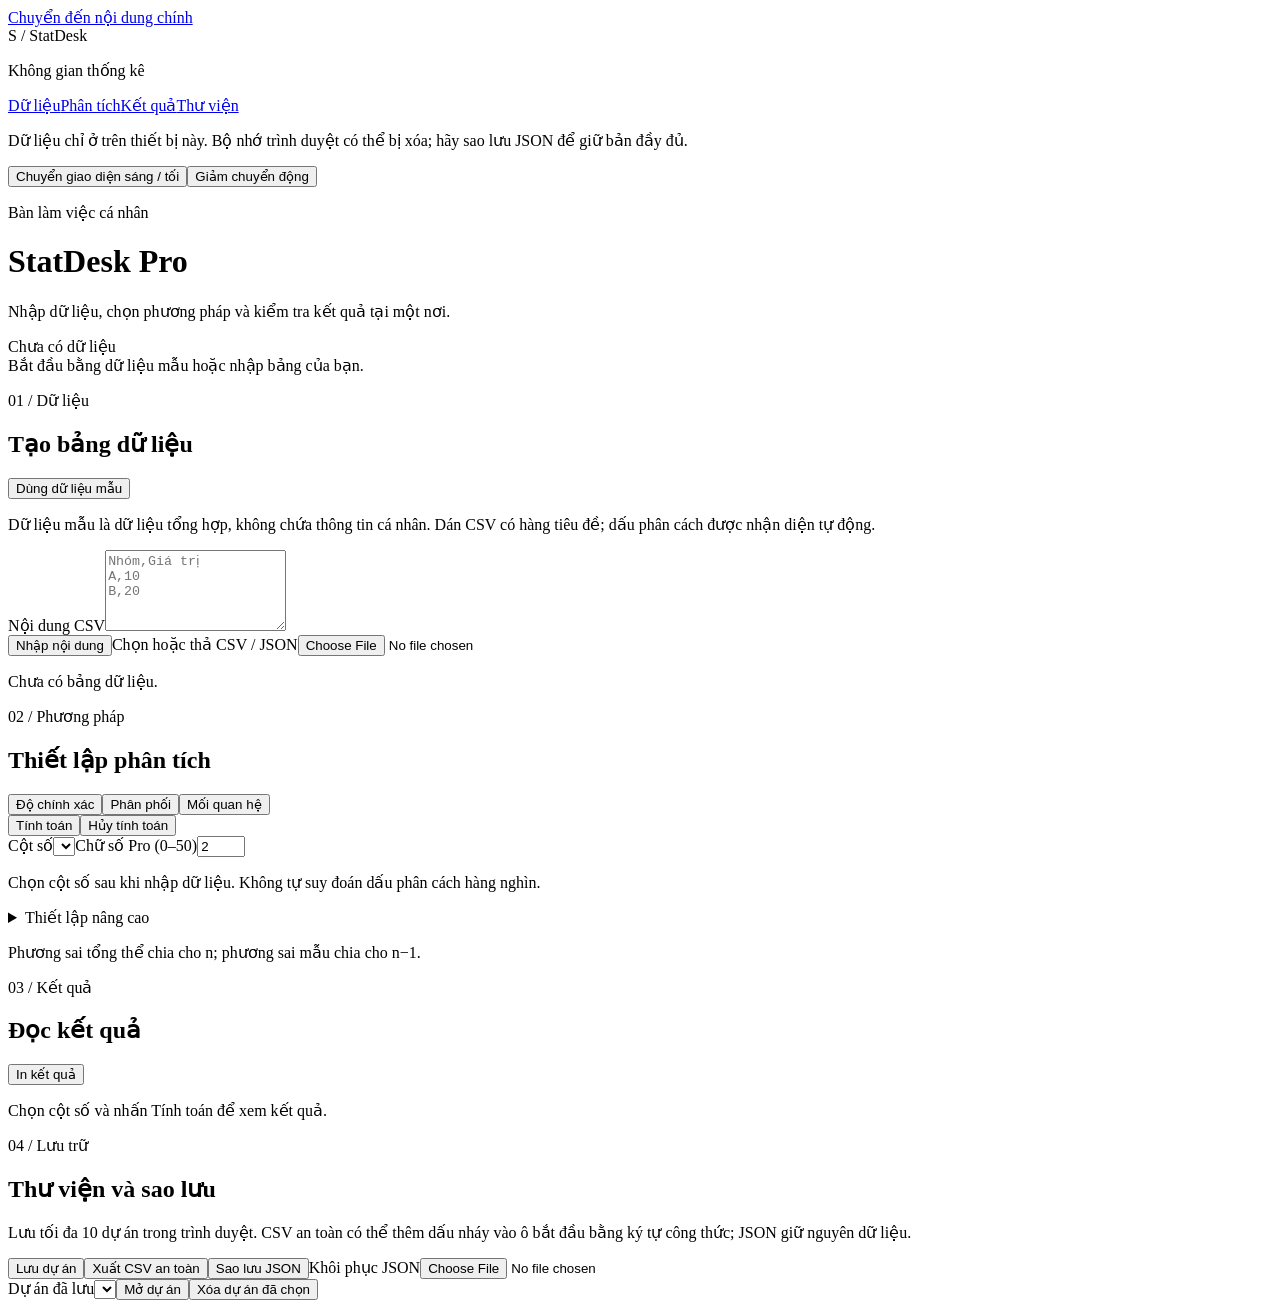
==== index.html @ bfd88339 "Publish StatDesk Pro web entry" ====
<!doctype html><html lang="vi"><head><meta charset="utf-8"><meta http-equiv="Content-Security-Policy" content="default-src 'none'; script-src 'self'; style-src 'self'; img-src 'self' data:; connect-src 'none'; worker-src 'self'; frame-src 'none'; object-src 'none'; form-action 'none'; base-uri 'none'"><meta name="viewport" content="width=device-width,initial-scale=1"><title>StatDesk Pro</title><link rel="stylesheet" href="/statdesk-pro-web/apps/web/styles.css"><script type="module" src="/statdesk-pro-web/apps/web/app.js"></script></head><body><a class="skip-link" href="#main">Chuyển đến nội dung chính</a><div class="shell"><aside><div class="brand">S<span> / </span>StatDesk</div><p>Không gian thống kê</p><nav aria-label="Điều hướng"><a href="#data">Dữ liệu</a><a href="#analysis">Phân tích</a><a href="#results">Kết quả</a><a href="#library">Thư viện</a></nav><p class="privacy">Dữ liệu chỉ ở trên thiết bị này. Bộ nhớ trình duyệt có thể bị xóa; hãy sao lưu JSON để giữ bản đầy đủ.</p><button id="theme" data-testid="theme" type="button">Chuyển giao diện sáng / tối</button><button id="motion" data-testid="motion" type="button" aria-pressed="false">Giảm chuyển động</button></aside><main id="main"><header><div><p class="eyebrow">Bàn làm việc cá nhân</p><h1>StatDesk Pro</h1><p>Nhập dữ liệu, chọn phương pháp và kiểm tra kết quả tại một nơi.</p></div><div id="dirty" class="dirty">Chưa có dữ liệu</div></header><div id="status" role="status" aria-live="polite" data-testid="status">Bắt đầu bằng dữ liệu mẫu hoặc nhập bảng của bạn.</div><section id="data"><div class="section-heading"><div><p class="step">01 / Dữ liệu</p><h2>Tạo bảng dữ liệu</h2></div><button id="sample" data-testid="sample">Dùng dữ liệu mẫu</button></div><p>Dữ liệu mẫu là dữ liệu tổng hợp, không chứa thông tin cá nhân. Dán CSV có hàng tiêu đề; dấu phân cách được nhận diện tự động.</p><label for="paste">Nội dung CSV</label><textarea id="paste" data-testid="paste" rows="5" spellcheck="false" placeholder="Nhóm,Giá trị&#10;A,10&#10;B,20"></textarea><div class="actions"><button id="import" data-testid="import">Nhập nội dung</button><label class="file-label" id="drop-zone">Chọn hoặc thả CSV / JSON<input id="file" data-testid="file" type="file" accept=".csv,.json,text/csv,application/json"></label></div><div id="preview" data-testid="preview" class="table-wrap"><p>Chưa có bảng dữ liệu.</p></div></section><section id="analysis"><div class="section-heading"><div><p class="step">02 / Phương pháp</p><h2>Thiết lập phân tích</h2></div></div><div class="tool-switch" role="group" aria-label="Công cụ phân tích"><button type="button" data-mode="precision" data-testid="mode-precision" aria-pressed="true">Độ chính xác</button><button type="button" data-mode="distribution" data-testid="mode-distribution" aria-pressed="false">Phân phối</button><button type="button" data-mode="relationship" data-testid="mode-relationship" aria-pressed="false">Mối quan hệ</button></div><div class="actions"><button id="calculate" data-testid="calculate">Tính toán</button><button id="cancel" data-testid="cancel" class="secondary">Hủy tính toán</button></div><div class="controls"><label>Cột số<select id="value" data-testid="value"></select></label><label id="pair-label" hidden>Cột Y<select id="pair" data-testid="pair"></select></label><label>Chữ số Pro (0–50)<input id="pro-digits" data-testid="pro-digits" type="number" min="0" max="50" value="2"></label></div><p class="hint" id="suggestion">Chọn cột số sau khi nhập dữ liệu. Không tự suy đoán dấu phân cách hàng nghìn.</p><details id="advanced" data-testid="advanced"><summary>Thiết lập nâng cao</summary><div class="controls"><label>Cột nhóm<select id="group" data-testid="group"></select></label><label>Lọc nhóm chính xác<input id="groupFilter" data-testid="group-filter"></label><label>Tìm trong hàng<input id="query" data-testid="query"></label><label>Giá trị thiếu<select id="missing" data-testid="missing"><option value="reject">Báo lỗi</option><option value="skip">Bỏ qua</option></select></label><label>Dấu thập phân<select id="decimal" data-testid="decimal"><option value="dot">Dấu chấm</option><option value="comma">Dấu phẩy</option></select></label><label>Độ chính xác thống kê chuẩn<input id="precision" data-testid="precision" type="number" min="0" max="10" value="2"></label><label>Sắp xếp cột<select id="sort" data-testid="sort"></select></label><label>Thứ tự<select id="direction"><option value="asc">Tăng dần</option><option value="desc">Giảm dần</option></select></label></div><fieldset><legend>Chỉ số hiển thị</legend><div id="metrics" class="metric-options"></div></fieldset><p class="hint">Độ chính xác thống kê chuẩn (0–10) được giữ trong dự án để dùng với kết quả thống kê chuẩn; kết quả Pro dùng số chữ số phía trên.</p></details><p class="hint">Phương sai tổng thể chia cho n; phương sai mẫu chia cho n−1.</p></section><section id="results"><div class="section-heading"><div><p class="step">03 / Kết quả</p><h2>Đọc kết quả</h2></div><button id="print" class="secondary">In kết quả</button></div><p id="result-freshness" data-testid="result-freshness" role="status" hidden></p><div id="result" data-testid="result"><p>Chọn cột số và nhấn Tính toán để xem kết quả.</p></div></section><section id="library"><div class="section-heading"><div><p class="step">04 / Lưu trữ</p><h2>Thư viện và sao lưu</h2></div></div><p>Lưu tối đa 10 dự án trong trình duyệt. CSV an toàn có thể thêm dấu nháy vào ô bắt đầu bằng ký tự công thức; JSON giữ nguyên dữ liệu.</p><div class="actions"><button id="save" data-testid="save">Lưu dự án</button><button id="csv" data-testid="csv" class="secondary">Xuất CSV an toàn</button><button id="backup" data-testid="backup" class="secondary">Sao lưu JSON</button><label class="file-label">Khôi phục JSON<input id="restore" data-testid="restore" type="file" accept=".json,application/json"></label></div><div class="actions"><label>Dự án đã lưu<select id="projects" data-testid="projects"></select></label><button id="open" data-testid="open" class="secondary">Mở dự án</button><button id="remove" class="secondary">Xóa dự án đã chọn</button></div></section></main></div></body></html>
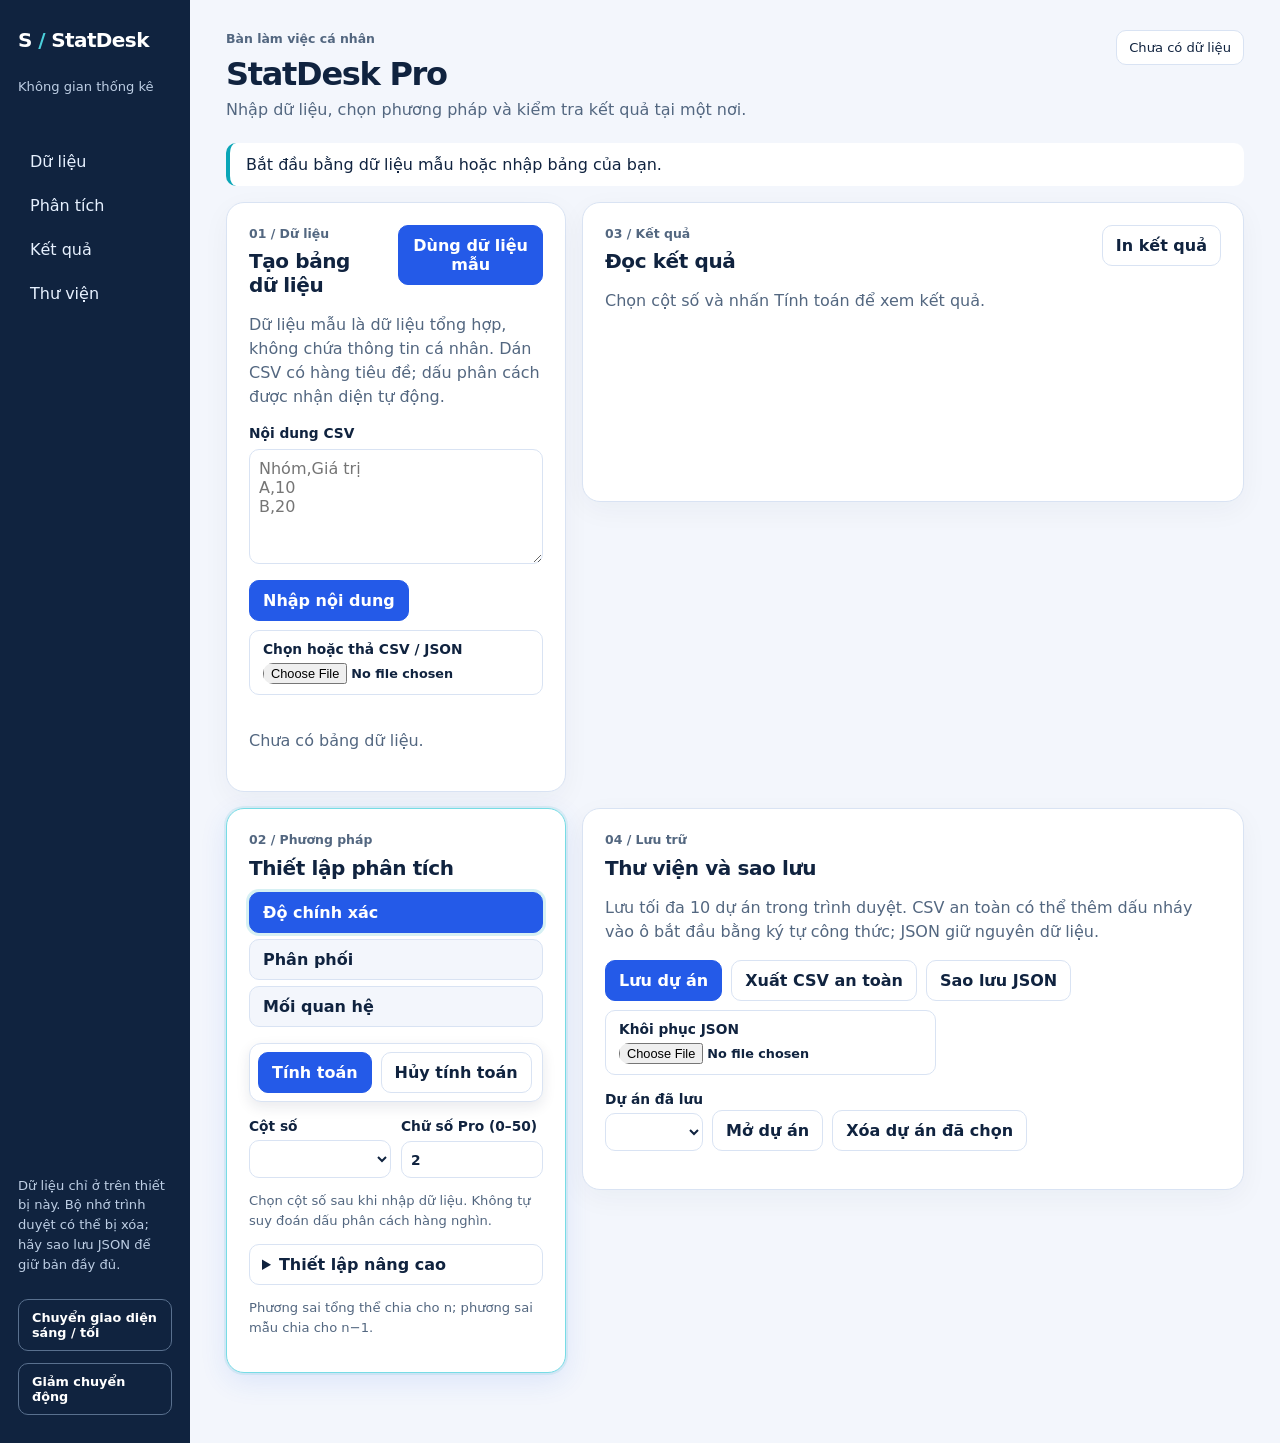
==== commit c35c1343: "Publish current StatDesk Web entry and manifest" ====
--- a/index.html
+++ b/index.html
@@ -1 +1 @@
-<!doctype html><html lang="vi"><head><meta charset="utf-8"><meta http-equiv="Content-Security-Policy" content="default-src 'none'; script-src 'self'; style-src 'self'; img-src 'self' data:; connect-src 'none'; worker-src 'self'; frame-src 'none'; object-src 'none'; form-action 'none'; base-uri 'none'"><meta name="viewport" content="width=device-width,initial-scale=1"><title>StatDesk Pro</title><link rel="stylesheet" href="/statdesk-pro-web/apps/web/styles.css"><script type="module" src="/statdesk-pro-web/apps/web/app.js"></script></head><body><a class="skip-link" href="#main">Chuyển đến nội dung chính</a><div class="shell"><aside><div class="brand">S<span> / </span>StatDesk</div><p>Không gian thống kê</p><nav aria-label="Điều hướng"><a href="#data">Dữ liệu</a><a href="#analysis">Phân tích</a><a href="#results">Kết quả</a><a href="#library">Thư viện</a></nav><p class="privacy">Dữ liệu chỉ ở trên thiết bị này. Bộ nhớ trình duyệt có thể bị xóa; hãy sao lưu JSON để giữ bản đầy đủ.</p><button id="theme" data-testid="theme" type="button">Chuyển giao diện sáng / tối</button><button id="motion" data-testid="motion" type="button" aria-pressed="false">Giảm chuyển động</button></aside><main id="main"><header><div><p class="eyebrow">Bàn làm việc cá nhân</p><h1>StatDesk Pro</h1><p>Nhập dữ liệu, chọn phương pháp và kiểm tra kết quả tại một nơi.</p></div><div id="dirty" class="dirty">Chưa có dữ liệu</div></header><div id="status" role="status" aria-live="polite" data-testid="status">Bắt đầu bằng dữ liệu mẫu hoặc nhập bảng của bạn.</div><section id="data"><div class="section-heading"><div><p class="step">01 / Dữ liệu</p><h2>Tạo bảng dữ liệu</h2></div><button id="sample" data-testid="sample">Dùng dữ liệu mẫu</button></div><p>Dữ liệu mẫu là dữ liệu tổng hợp, không chứa thông tin cá nhân. Dán CSV có hàng tiêu đề; dấu phân cách được nhận diện tự động.</p><label for="paste">Nội dung CSV</label><textarea id="paste" data-testid="paste" rows="5" spellcheck="false" placeholder="Nhóm,Giá trị&#10;A,10&#10;B,20"></textarea><div class="actions"><button id="import" data-testid="import">Nhập nội dung</button><label class="file-label" id="drop-zone">Chọn hoặc thả CSV / JSON<input id="file" data-testid="file" type="file" accept=".csv,.json,text/csv,application/json"></label></div><div id="preview" data-testid="preview" class="table-wrap"><p>Chưa có bảng dữ liệu.</p></div></section><section id="analysis"><div class="section-heading"><div><p class="step">02 / Phương pháp</p><h2>Thiết lập phân tích</h2></div></div><div class="tool-switch" role="group" aria-label="Công cụ phân tích"><button type="button" data-mode="precision" data-testid="mode-precision" aria-pressed="true">Độ chính xác</button><button type="button" data-mode="distribution" data-testid="mode-distribution" aria-pressed="false">Phân phối</button><button type="button" data-mode="relationship" data-testid="mode-relationship" aria-pressed="false">Mối quan hệ</button></div><div class="actions"><button id="calculate" data-testid="calculate">Tính toán</button><button id="cancel" data-testid="cancel" class="secondary">Hủy tính toán</button></div><div class="controls"><label>Cột số<select id="value" data-testid="value"></select></label><label id="pair-label" hidden>Cột Y<select id="pair" data-testid="pair"></select></label><label>Chữ số Pro (0–50)<input id="pro-digits" data-testid="pro-digits" type="number" min="0" max="50" value="2"></label></div><p class="hint" id="suggestion">Chọn cột số sau khi nhập dữ liệu. Không tự suy đoán dấu phân cách hàng nghìn.</p><details id="advanced" data-testid="advanced"><summary>Thiết lập nâng cao</summary><div class="controls"><label>Cột nhóm<select id="group" data-testid="group"></select></label><label>Lọc nhóm chính xác<input id="groupFilter" data-testid="group-filter"></label><label>Tìm trong hàng<input id="query" data-testid="query"></label><label>Giá trị thiếu<select id="missing" data-testid="missing"><option value="reject">Báo lỗi</option><option value="skip">Bỏ qua</option></select></label><label>Dấu thập phân<select id="decimal" data-testid="decimal"><option value="dot">Dấu chấm</option><option value="comma">Dấu phẩy</option></select></label><label>Độ chính xác thống kê chuẩn<input id="precision" data-testid="precision" type="number" min="0" max="10" value="2"></label><label>Sắp xếp cột<select id="sort" data-testid="sort"></select></label><label>Thứ tự<select id="direction"><option value="asc">Tăng dần</option><option value="desc">Giảm dần</option></select></label></div><fieldset><legend>Chỉ số hiển thị</legend><div id="metrics" class="metric-options"></div></fieldset><p class="hint">Độ chính xác thống kê chuẩn (0–10) được giữ trong dự án để dùng với kết quả thống kê chuẩn; kết quả Pro dùng số chữ số phía trên.</p></details><p class="hint">Phương sai tổng thể chia cho n; phương sai mẫu chia cho n−1.</p></section><section id="results"><div class="section-heading"><div><p class="step">03 / Kết quả</p><h2>Đọc kết quả</h2></div><button id="print" class="secondary">In kết quả</button></div><p id="result-freshness" data-testid="result-freshness" role="status" hidden></p><div id="result" data-testid="result"><p>Chọn cột số và nhấn Tính toán để xem kết quả.</p></div></section><section id="library"><div class="section-heading"><div><p class="step">04 / Lưu trữ</p><h2>Thư viện và sao lưu</h2></div></div><p>Lưu tối đa 10 dự án trong trình duyệt. CSV an toàn có thể thêm dấu nháy vào ô bắt đầu bằng ký tự công thức; JSON giữ nguyên dữ liệu.</p><div class="actions"><button id="save" data-testid="save">Lưu dự án</button><button id="csv" data-testid="csv" class="secondary">Xuất CSV an toàn</button><button id="backup" data-testid="backup" class="secondary">Sao lưu JSON</button><label class="file-label">Khôi phục JSON<input id="restore" data-testid="restore" type="file" accept=".json,application/json"></label></div><div class="actions"><label>Dự án đã lưu<select id="projects" data-testid="projects"></select></label><button id="open" data-testid="open" class="secondary">Mở dự án</button><button id="remove" class="secondary">Xóa dự án đã chọn</button></div></section></main></div></body></html>
+<!doctype html><html lang="vi"><head><meta charset="utf-8"><meta http-equiv="Content-Security-Policy" content="default-src 'none'; script-src 'self'; style-src 'self'; img-src 'self' data:; connect-src 'none'; worker-src 'self'; frame-src 'none'; object-src 'none'; form-action 'none'; base-uri 'none'"><meta name="viewport" content="width=device-width,initial-scale=1"><title>StatDesk Pro</title><link rel="stylesheet" href="./apps/web/styles.css"><script type="module" src="./apps/web/app.js"></script></head><body><a class="skip-link" href="#main">Chuyển đến nội dung chính</a><div class="shell"><aside><div class="brand">S<span> / </span>StatDesk</div><p>Không gian thống kê</p><nav aria-label="Điều hướng"><a href="#data">Dữ liệu</a><a href="#analysis">Phân tích</a><a href="#results">Kết quả</a><a href="#library">Thư viện</a></nav><p class="privacy">Dữ liệu chỉ ở trên thiết bị này. Bộ nhớ trình duyệt có thể bị xóa; hãy sao lưu JSON để giữ bản đầy đủ.</p><button id="theme" data-testid="theme" type="button">Chuyển giao diện sáng / tối</button><button id="motion" data-testid="motion" type="button" aria-pressed="false">Giảm chuyển động</button></aside><main id="main"><header><div><p class="eyebrow">Bàn làm việc cá nhân</p><h1>StatDesk Pro</h1><p>Nhập dữ liệu, chọn phương pháp và kiểm tra kết quả tại một nơi.</p></div><div id="dirty" class="dirty">Chưa có dữ liệu</div></header><div id="status" role="status" aria-live="polite" data-testid="status">Bắt đầu bằng dữ liệu mẫu hoặc nhập bảng của bạn.</div><section id="data"><div class="section-heading"><div><p class="step">01 / Dữ liệu</p><h2>Tạo bảng dữ liệu</h2></div><button id="sample" data-testid="sample">Dùng dữ liệu mẫu</button></div><p>Dữ liệu mẫu là dữ liệu tổng hợp, không chứa thông tin cá nhân. Dán CSV có hàng tiêu đề; dấu phân cách được nhận diện tự động.</p><label for="paste">Nội dung CSV</label><textarea id="paste" data-testid="paste" rows="5" spellcheck="false" placeholder="Nhóm,Giá trị&#10;A,10&#10;B,20"></textarea><div class="actions"><button id="import" data-testid="import">Nhập nội dung</button><label class="file-label" id="drop-zone">Chọn hoặc thả CSV / JSON<input id="file" data-testid="file" type="file" accept=".csv,.json,text/csv,application/json"></label></div><div id="preview" data-testid="preview" class="table-wrap"><p>Chưa có bảng dữ liệu.</p></div></section><section id="analysis"><div class="section-heading"><div><p class="step">02 / Phương pháp</p><h2>Thiết lập phân tích</h2></div></div><div class="tool-switch" role="group" aria-label="Công cụ phân tích"><button type="button" data-mode="precision" data-testid="mode-precision" aria-pressed="true">Độ chính xác</button><button type="button" data-mode="distribution" data-testid="mode-distribution" aria-pressed="false">Phân phối</button><button type="button" data-mode="relationship" data-testid="mode-relationship" aria-pressed="false">Mối quan hệ</button></div><div class="actions"><button id="calculate" data-testid="calculate">Tính toán</button><button id="cancel" data-testid="cancel" class="secondary">Hủy tính toán</button></div><div class="controls"><label>Cột số<select id="value" data-testid="value"></select></label><label id="pair-label" hidden>Cột Y<select id="pair" data-testid="pair"></select></label><label>Chữ số Pro (0–50)<input id="pro-digits" data-testid="pro-digits" type="number" min="0" max="50" value="2"></label></div><p class="hint" id="suggestion">Chọn cột số sau khi nhập dữ liệu. Không tự suy đoán dấu phân cách hàng nghìn.</p><details id="advanced" data-testid="advanced"><summary>Thiết lập nâng cao</summary><div class="controls"><label>Cột nhóm<select id="group" data-testid="group"></select></label><label>Lọc nhóm chính xác<input id="groupFilter" data-testid="group-filter"></label><label>Tìm trong hàng<input id="query" data-testid="query"></label><label>Giá trị thiếu<select id="missing" data-testid="missing"><option value="reject">Báo lỗi</option><option value="skip">Bỏ qua</option></select></label><label>Dấu thập phân<select id="decimal" data-testid="decimal"><option value="dot">Dấu chấm</option><option value="comma">Dấu phẩy</option></select></label><label>Độ chính xác thống kê chuẩn<input id="precision" data-testid="precision" type="number" min="0" max="10" value="2"></label><label>Sắp xếp cột<select id="sort" data-testid="sort"></select></label><label>Thứ tự<select id="direction"><option value="asc">Tăng dần</option><option value="desc">Giảm dần</option></select></label></div><fieldset><legend>Chỉ số hiển thị</legend><div id="metrics" class="metric-options"></div></fieldset><p class="hint">Độ chính xác thống kê chuẩn (0–10) được giữ trong dự án để dùng với kết quả thống kê chuẩn; kết quả Pro dùng số chữ số phía trên.</p></details><p class="hint">Phương sai tổng thể chia cho n; phương sai mẫu chia cho n−1.</p></section><section id="results"><div class="section-heading"><div><p class="step">03 / Kết quả</p><h2>Đọc kết quả</h2></div><button id="print" class="secondary">In kết quả</button></div><p id="result-freshness" data-testid="result-freshness" role="status" hidden></p><div id="result" data-testid="result"><p>Chọn cột số và nhấn Tính toán để xem kết quả.</p></div></section><section id="library"><div class="section-heading"><div><p class="step">04 / Lưu trữ</p><h2>Thư viện và sao lưu</h2></div></div><p>Lưu tối đa 10 dự án trong trình duyệt. CSV an toàn có thể thêm dấu nháy vào ô bắt đầu bằng ký tự công thức; JSON giữ nguyên dữ liệu.</p><div class="actions"><button id="save" data-testid="save">Lưu dự án</button><button id="csv" data-testid="csv" class="secondary">Xuất CSV an toàn</button><button id="backup" data-testid="backup" class="secondary">Sao lưu JSON</button><label class="file-label">Khôi phục JSON<input id="restore" data-testid="restore" type="file" accept=".json,application/json"></label></div><div class="actions"><label>Dự án đã lưu<select id="projects" data-testid="projects"></select></label><button id="open" data-testid="open" class="secondary">Mở dự án</button><button id="remove" class="secondary">Xóa dự án đã chọn</button></div></section></main></div></body></html>
--- a/apps/web/styles.css
+++ b/apps/web/styles.css
@@ -0,0 +1,5 @@
+:root{font-family:"Segoe UI",system-ui,sans-serif;color:#10233f;background:#f3f6fc;--panel:#fff;--text:#10233f;--line:#d9e3f3;--muted:#536780;--blue:#245ae8;--cyan:#0aa6b7;--violet:#7167d9;--surface:#f3f6fc}*{box-sizing:border-box}body{margin:0;color:var(--text);color-scheme:light}body.dark{--panel:#182c47;--text:#f1f6ff;--line:#405775;--muted:#bdcce0;--blue:#8eb2ff;--cyan:#54d8e5;--surface:#0c1a2c;background:var(--surface);color-scheme:dark}.shell{display:grid;grid-template-columns:190px minmax(0,1fr);min-height:100vh}aside{background:#10233f;color:#fff;padding:28px 18px;display:flex;flex-direction:column;gap:12px}aside p{color:#bdcee4;font-size:.82rem;line-height:1.5}.brand{font-size:1.25rem;font-weight:750;letter-spacing:-.03em}.brand span{color:#4bd0db}nav{display:grid;gap:5px;margin:20px 0}nav a{color:#e7f1ff;text-decoration:none;padding:10px 12px;border-radius:10px}nav a:hover,nav a:focus-visible{background:#28456b}.privacy{margin-top:auto}main{width:100%;max-width:1700px;padding:30px 36px 70px;display:grid;grid-template-columns:minmax(260px,340px) minmax(0,1fr);gap:16px;align-content:start}header,#status{grid-column:1/-1}header,.section-heading{display:flex;justify-content:space-between;gap:16px;align-items:start}header p{margin:5px 0}h1{font-size:2rem;letter-spacing:-.04em;margin:0}h2{font-size:1.25rem;letter-spacing:-.02em;margin:3px 0 0}h3{margin:24px 0 10px}p{line-height:1.5;color:var(--muted)}.eyebrow,.step{font-size:.78rem;font-weight:700;color:var(--muted);margin:0 0 6px}.dirty{font-size:.82rem;border:1px solid var(--line);background:var(--panel);padding:9px 12px;border-radius:10px}#status{background:var(--panel);border-left:4px solid var(--cyan);padding:12px 16px;color:var(--text);border-radius:10px}section{min-width:0;background:var(--panel);padding:22px;border:1px solid var(--line);border-radius:18px;box-shadow:0 8px 28px #10233f0b}#data{grid-column:1;grid-row:3}#analysis{grid-column:1;grid-row:4;border-color:#77dce5;box-shadow:0 0 0 2px #0aa6b71a,0 8px 28px #245ae81c}#results{grid-column:2;grid-row:3;min-height:300px;align-self:start}#library{grid-column:2;grid-row:4;align-self:start}label{display:grid;gap:6px;font-weight:600;font-size:.86rem}input,select,textarea,button{font:inherit}input,select,textarea{color:var(--text);background:var(--panel);border:1px solid var(--line);border-radius:10px;padding:9px;min-width:0;max-width:100%}textarea{display:block;width:100%;margin-top:8px;resize:vertical}button,.file-label{background:#245ae8;color:white;border:1px solid #245ae8;border-radius:10px;padding:10px 13px;cursor:pointer;font-weight:600}.secondary,.file-label{background:var(--panel);color:var(--text);border-color:var(--line)}aside button{background:transparent;border-color:#59708e;color:white;font-size:.8rem;text-align:left}.file-label input{max-width:100%;font-size:.8rem;border:0;padding:0}.file-label.dragging{outline:3px solid var(--cyan)}.actions{display:flex;align-items:end;gap:9px;flex-wrap:wrap;margin:16px 0}.controls{display:grid;grid-template-columns:1fr 1fr;gap:10px;margin:12px 0}.controls label{min-width:0}.tool-switch{display:grid;gap:6px;margin-top:12px}.tool-switch button{text-align:left;background:var(--surface);color:var(--text);border-color:var(--line)}.tool-switch button[aria-pressed=true]{background:#245ae8;color:#fff;border-color:#245ae8;box-shadow:0 0 0 3px #0aa6b72a}.suggestion{padding:4px 8px;margin:4px;font-size:.8rem}fieldset{border:1px solid var(--line);border-radius:10px;margin:16px 0;padding:12px}legend{font-weight:600}.metric-options{display:flex;flex-wrap:wrap;gap:9px}.metric-options label{display:flex;align-items:center;font-weight:400}.hint{font-size:.82rem}.table-wrap{overflow:auto;max-height:350px;margin-top:18px}table{border-collapse:collapse;width:100%;font-variant-numeric:tabular-nums;font-size:.86rem}th,td{text-align:left;border-bottom:1px solid var(--line);padding:9px;white-space:nowrap}th{color:var(--muted);position:sticky;top:0;background:var(--panel)}.stats{display:grid;grid-template-columns:repeat(auto-fit,minmax(155px,1fr));gap:10px}.stat{background:var(--surface);border:1px solid var(--line);border-radius:12px;padding:14px;min-width:0}.stat span{color:var(--muted);font-size:.82rem}.stat strong{display:flex;align-items:baseline;gap:6px;font-size:1.1rem;overflow-wrap:anywhere;font-variant-numeric:tabular-nums;margin-top:7px}.stat strong .stat-value{color:var(--text);font-size:1.1rem}.stat strong .accuracy{color:var(--cyan);font-size:.9rem;font-weight:700}.bars{max-width:720px}.bar-row{display:grid;grid-template-columns:minmax(50px,100px) minmax(30px,1fr) minmax(65px,100px);align-items:center;gap:10px;margin:8px 0;font-variant-numeric:tabular-nums}.bar-row span{overflow-wrap:anywhere}.bar-track{width:100%;appearance:none;border:0;border-radius:8px;height:14px;overflow:hidden}.bar-track::-webkit-progress-bar{background:var(--line)}.bar-track::-webkit-progress-value{background:linear-gradient(90deg,#0aa6b7,#245ae8)}:focus-visible{outline:3px solid #df9517;outline-offset:2px}.skip-link{position:absolute;left:-10000px;top:0;z-index:1000;padding:.75rem;background:#fff;color:#123}.skip-link:focus{left:0}button:hover{filter:brightness(.93)}#result-freshness:not([hidden]){border-left:4px solid #bd6900;padding:12px;background:var(--surface);color:var(--text);font-weight:600}button{transition:filter .16s,box-shadow .16s}#results.complete{animation:arrive .3s ease-out}@keyframes arrive{from{opacity:.75;transform:translateY(4px)}to{opacity:1;transform:none}}body.reduce-motion *,body.reduce-motion *::before,body.reduce-motion *::after{animation:none!important;transition:none!important}@media(prefers-reduced-motion:reduce){*,*::before,*::after{animation:none!important;transition:none!important}}@media(max-width:900px){.shell{display:block}aside{padding:16px;gap:4px}aside nav{display:flex;flex-wrap:wrap;margin:4px 0}aside .privacy{margin:6px 0}aside button{display:inline-block}main{padding:20px 16px 50px;display:flex;flex-direction:column}header,.section-heading{flex-wrap:wrap}section{padding:18px}#results{min-height:250px}h1{font-size:1.75rem}}@media(max-width:390px){.controls{grid-template-columns:1fr 1fr}.bar-row{gap:6px;font-size:.8rem}}@media print{aside,button,.file-label,#data,#analysis,#library,.dirty{display:none!important}.shell{display:block}main{display:block;padding:0}section{border:0;box-shadow:none}body{background:white;color:black}.table-wrap{max-height:none!important;overflow:visible!important}}
+[hidden]{display:none!important}
+#analysis>.actions{position:sticky;top:8px;z-index:2;padding:8px;background:var(--panel);border:1px solid var(--line);border-radius:12px;box-shadow:0 5px 14px #10233f18}
+
+details{border:1px solid var(--line);border-radius:10px;padding:10px 12px}summary{cursor:pointer;font-weight:650;color:var(--text)}details[open] summary{margin-bottom:8px}#analysis{transition:border-color .2s,box-shadow .2s}#analysis:focus-within{border-color:var(--cyan);box-shadow:0 0 0 3px #0aa6b72b,0 8px 28px #245ae81c}
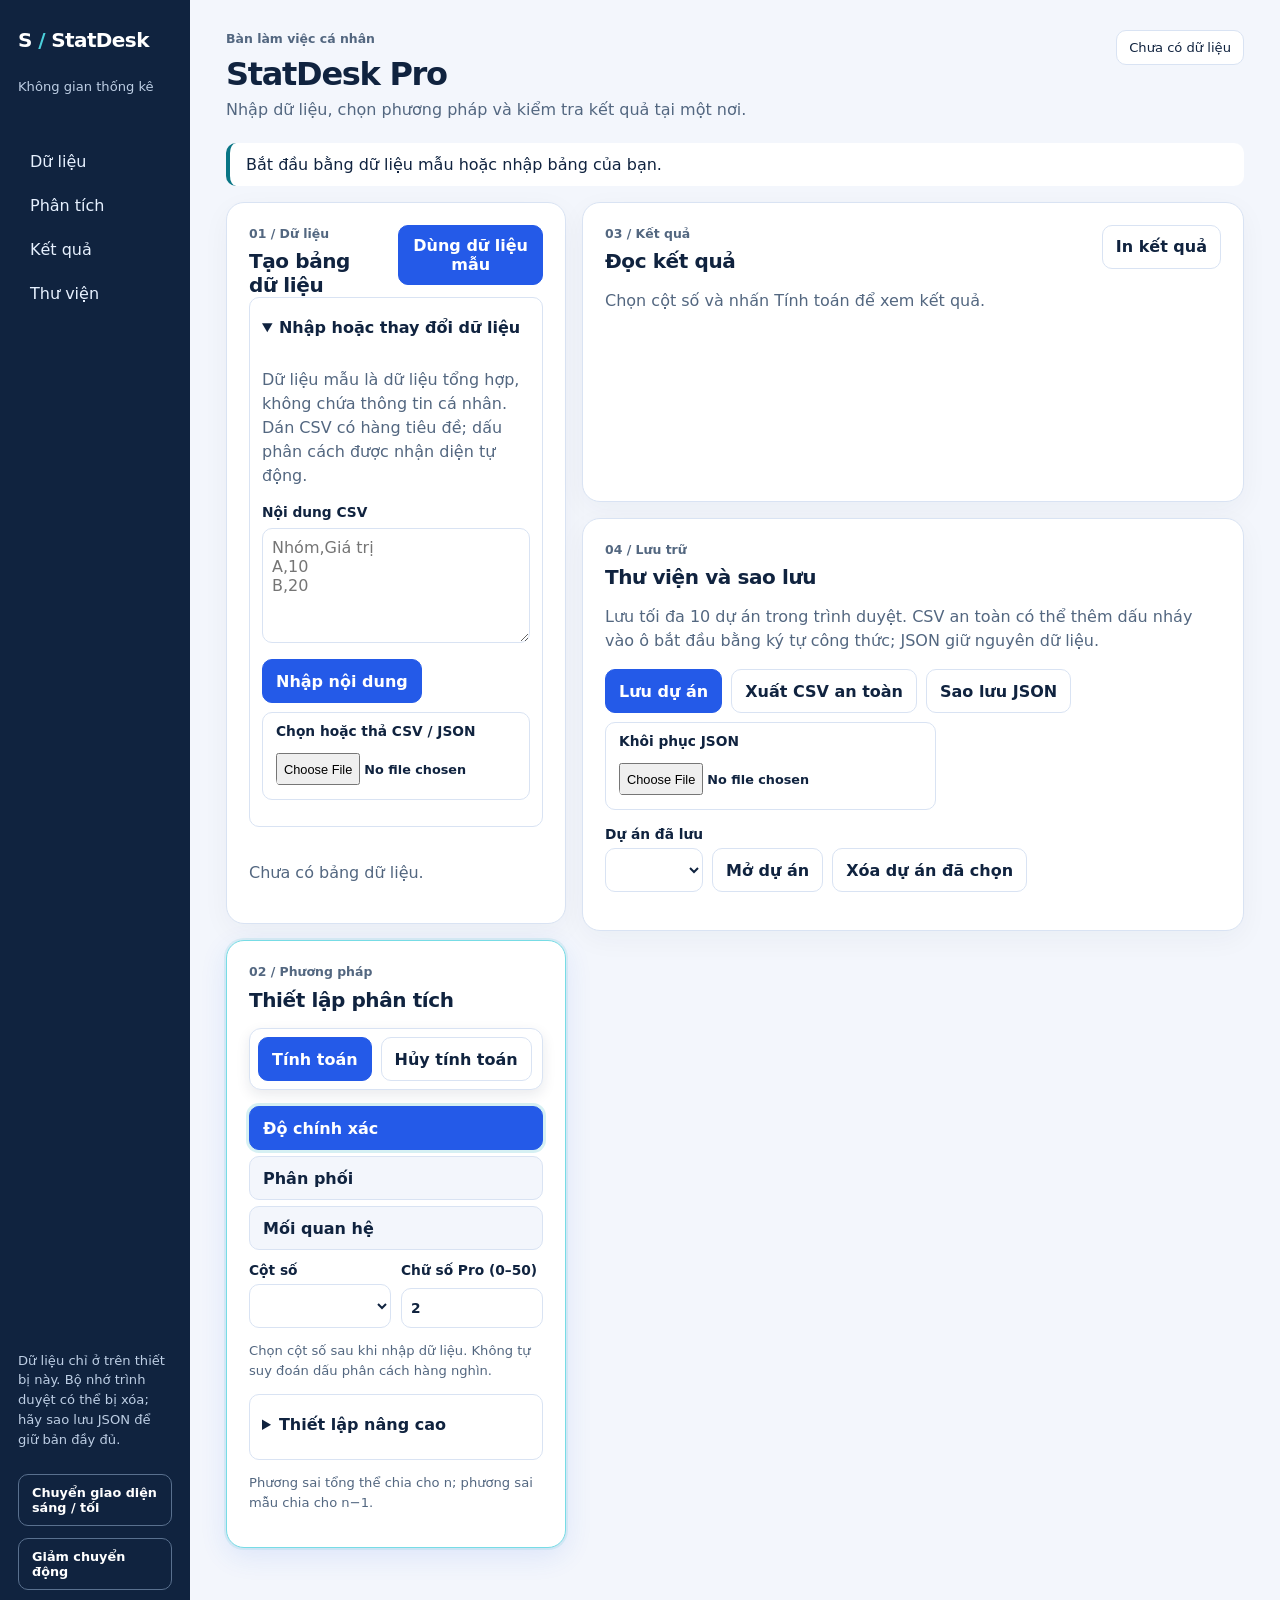
==== commit 40f4fe62: "Publish responsive audited layout and release manifest" ====
--- a/index.html
+++ b/index.html
@@ -1 +1 @@
-<!doctype html><html lang="vi"><head><meta charset="utf-8"><meta http-equiv="Content-Security-Policy" content="default-src 'none'; script-src 'self'; style-src 'self'; img-src 'self' data:; connect-src 'none'; worker-src 'self'; frame-src 'none'; object-src 'none'; form-action 'none'; base-uri 'none'"><meta name="viewport" content="width=device-width,initial-scale=1"><title>StatDesk Pro</title><link rel="stylesheet" href="./apps/web/styles.css"><script type="module" src="./apps/web/app.js"></script></head><body><a class="skip-link" href="#main">Chuyển đến nội dung chính</a><div class="shell"><aside><div class="brand">S<span> / </span>StatDesk</div><p>Không gian thống kê</p><nav aria-label="Điều hướng"><a href="#data">Dữ liệu</a><a href="#analysis">Phân tích</a><a href="#results">Kết quả</a><a href="#library">Thư viện</a></nav><p class="privacy">Dữ liệu chỉ ở trên thiết bị này. Bộ nhớ trình duyệt có thể bị xóa; hãy sao lưu JSON để giữ bản đầy đủ.</p><button id="theme" data-testid="theme" type="button">Chuyển giao diện sáng / tối</button><button id="motion" data-testid="motion" type="button" aria-pressed="false">Giảm chuyển động</button></aside><main id="main"><header><div><p class="eyebrow">Bàn làm việc cá nhân</p><h1>StatDesk Pro</h1><p>Nhập dữ liệu, chọn phương pháp và kiểm tra kết quả tại một nơi.</p></div><div id="dirty" class="dirty">Chưa có dữ liệu</div></header><div id="status" role="status" aria-live="polite" data-testid="status">Bắt đầu bằng dữ liệu mẫu hoặc nhập bảng của bạn.</div><section id="data"><div class="section-heading"><div><p class="step">01 / Dữ liệu</p><h2>Tạo bảng dữ liệu</h2></div><button id="sample" data-testid="sample">Dùng dữ liệu mẫu</button></div><p>Dữ liệu mẫu là dữ liệu tổng hợp, không chứa thông tin cá nhân. Dán CSV có hàng tiêu đề; dấu phân cách được nhận diện tự động.</p><label for="paste">Nội dung CSV</label><textarea id="paste" data-testid="paste" rows="5" spellcheck="false" placeholder="Nhóm,Giá trị&#10;A,10&#10;B,20"></textarea><div class="actions"><button id="import" data-testid="import">Nhập nội dung</button><label class="file-label" id="drop-zone">Chọn hoặc thả CSV / JSON<input id="file" data-testid="file" type="file" accept=".csv,.json,text/csv,application/json"></label></div><div id="preview" data-testid="preview" class="table-wrap"><p>Chưa có bảng dữ liệu.</p></div></section><section id="analysis"><div class="section-heading"><div><p class="step">02 / Phương pháp</p><h2>Thiết lập phân tích</h2></div></div><div class="tool-switch" role="group" aria-label="Công cụ phân tích"><button type="button" data-mode="precision" data-testid="mode-precision" aria-pressed="true">Độ chính xác</button><button type="button" data-mode="distribution" data-testid="mode-distribution" aria-pressed="false">Phân phối</button><button type="button" data-mode="relationship" data-testid="mode-relationship" aria-pressed="false">Mối quan hệ</button></div><div class="actions"><button id="calculate" data-testid="calculate">Tính toán</button><button id="cancel" data-testid="cancel" class="secondary">Hủy tính toán</button></div><div class="controls"><label>Cột số<select id="value" data-testid="value"></select></label><label id="pair-label" hidden>Cột Y<select id="pair" data-testid="pair"></select></label><label>Chữ số Pro (0–50)<input id="pro-digits" data-testid="pro-digits" type="number" min="0" max="50" value="2"></label></div><p class="hint" id="suggestion">Chọn cột số sau khi nhập dữ liệu. Không tự suy đoán dấu phân cách hàng nghìn.</p><details id="advanced" data-testid="advanced"><summary>Thiết lập nâng cao</summary><div class="controls"><label>Cột nhóm<select id="group" data-testid="group"></select></label><label>Lọc nhóm chính xác<input id="groupFilter" data-testid="group-filter"></label><label>Tìm trong hàng<input id="query" data-testid="query"></label><label>Giá trị thiếu<select id="missing" data-testid="missing"><option value="reject">Báo lỗi</option><option value="skip">Bỏ qua</option></select></label><label>Dấu thập phân<select id="decimal" data-testid="decimal"><option value="dot">Dấu chấm</option><option value="comma">Dấu phẩy</option></select></label><label>Độ chính xác thống kê chuẩn<input id="precision" data-testid="precision" type="number" min="0" max="10" value="2"></label><label>Sắp xếp cột<select id="sort" data-testid="sort"></select></label><label>Thứ tự<select id="direction"><option value="asc">Tăng dần</option><option value="desc">Giảm dần</option></select></label></div><fieldset><legend>Chỉ số hiển thị</legend><div id="metrics" class="metric-options"></div></fieldset><p class="hint">Độ chính xác thống kê chuẩn (0–10) được giữ trong dự án để dùng với kết quả thống kê chuẩn; kết quả Pro dùng số chữ số phía trên.</p></details><p class="hint">Phương sai tổng thể chia cho n; phương sai mẫu chia cho n−1.</p></section><section id="results"><div class="section-heading"><div><p class="step">03 / Kết quả</p><h2>Đọc kết quả</h2></div><button id="print" class="secondary">In kết quả</button></div><p id="result-freshness" data-testid="result-freshness" role="status" hidden></p><div id="result" data-testid="result"><p>Chọn cột số và nhấn Tính toán để xem kết quả.</p></div></section><section id="library"><div class="section-heading"><div><p class="step">04 / Lưu trữ</p><h2>Thư viện và sao lưu</h2></div></div><p>Lưu tối đa 10 dự án trong trình duyệt. CSV an toàn có thể thêm dấu nháy vào ô bắt đầu bằng ký tự công thức; JSON giữ nguyên dữ liệu.</p><div class="actions"><button id="save" data-testid="save">Lưu dự án</button><button id="csv" data-testid="csv" class="secondary">Xuất CSV an toàn</button><button id="backup" data-testid="backup" class="secondary">Sao lưu JSON</button><label class="file-label">Khôi phục JSON<input id="restore" data-testid="restore" type="file" accept=".json,application/json"></label></div><div class="actions"><label>Dự án đã lưu<select id="projects" data-testid="projects"></select></label><button id="open" data-testid="open" class="secondary">Mở dự án</button><button id="remove" class="secondary">Xóa dự án đã chọn</button></div></section></main></div></body></html>
+<!doctype html><html lang="vi"><head><meta charset="utf-8"><meta http-equiv="Content-Security-Policy" content="default-src 'none'; script-src 'self'; style-src 'self'; img-src 'self' data:; connect-src 'none'; worker-src 'self'; frame-src 'none'; object-src 'none'; form-action 'none'; base-uri 'none'"><meta name="viewport" content="width=device-width,initial-scale=1"><title>StatDesk Pro</title><meta name="theme-color" content="#10233f"><link rel="icon" type="image/svg+xml" href="./apps/web/favicon.svg"><link rel="stylesheet" href="./apps/web/styles.css"><script type="module" src="./apps/web/app.js"></script></head><body><a class="skip-link" href="#main">Chuyển đến nội dung chính</a><div class="shell"><aside><div class="brand">S<span> / </span>StatDesk</div><p>Không gian thống kê</p><nav aria-label="Điều hướng"><a href="#data">Dữ liệu</a><a href="#analysis">Phân tích</a><a href="#results">Kết quả</a><a href="#library">Thư viện</a></nav><p class="privacy">Dữ liệu chỉ ở trên thiết bị này. Bộ nhớ trình duyệt có thể bị xóa; hãy sao lưu JSON để giữ bản đầy đủ.</p><button id="theme" data-testid="theme" type="button" aria-pressed="false">Chuyển giao diện sáng / tối</button><button id="motion" data-testid="motion" type="button" aria-pressed="false">Giảm chuyển động</button></aside><main id="main"><header><div><p class="eyebrow">Bàn làm việc cá nhân</p><h1>StatDesk Pro</h1><p>Nhập dữ liệu, chọn phương pháp và kiểm tra kết quả tại một nơi.</p></div><div id="dirty" class="dirty">Chưa có dữ liệu</div></header><div id="status" role="status" aria-live="polite" data-testid="status">Bắt đầu bằng dữ liệu mẫu hoặc nhập bảng của bạn.</div><div class="workspace-column input-column"><section id="data"><div class="section-heading"><div><p class="step">01 / Dữ liệu</p><h2>Tạo bảng dữ liệu</h2></div><button id="sample" data-testid="sample">Dùng dữ liệu mẫu</button></div><details id="data-entry" data-testid="data-entry" open><summary>Nhập hoặc thay đổi dữ liệu</summary><p>Dữ liệu mẫu là dữ liệu tổng hợp, không chứa thông tin cá nhân. Dán CSV có hàng tiêu đề; dấu phân cách được nhận diện tự động.</p><label for="paste">Nội dung CSV</label><textarea id="paste" data-testid="paste" rows="5" spellcheck="false" placeholder="Nhóm,Giá trị&#10;A,10&#10;B,20"></textarea><div class="actions"><button id="import" data-testid="import">Nhập nội dung</button><label class="file-label" id="drop-zone">Chọn hoặc thả CSV / JSON<input id="file" data-testid="file" type="file" accept=".csv,.json,text/csv,application/json"></label></div></details><div id="preview" data-testid="preview" class="table-wrap"><p>Chưa có bảng dữ liệu.</p></div></section><section id="analysis"><div class="section-heading"><div><p class="step">02 / Phương pháp</p><h2>Thiết lập phân tích</h2></div></div><div class="actions"><button id="calculate" data-testid="calculate">Tính toán</button><button id="cancel" data-testid="cancel" class="secondary" disabled>Hủy tính toán</button><a id="view-results" class="result-link" href="#results" hidden>Xem kết quả</a></div><div class="tool-switch" role="group" aria-label="Công cụ phân tích"><button type="button" data-mode="precision" data-testid="mode-precision" aria-pressed="true">Độ chính xác</button><button type="button" data-mode="distribution" data-testid="mode-distribution" aria-pressed="false">Phân phối</button><button type="button" data-mode="relationship" data-testid="mode-relationship" aria-pressed="false">Mối quan hệ</button></div><div class="controls"><label>Cột số<select id="value" data-testid="value"></select></label><label id="pair-label" hidden>Cột Y<select id="pair" data-testid="pair"></select></label><label>Chữ số Pro (0–50)<input id="pro-digits" data-testid="pro-digits" type="number" min="0" max="50" value="2"></label></div><p class="hint" id="suggestion">Chọn cột số sau khi nhập dữ liệu. Không tự suy đoán dấu phân cách hàng nghìn.</p><details id="advanced" data-testid="advanced"><summary>Thiết lập nâng cao</summary><div class="controls"><label>Cột nhóm<select id="group" data-testid="group"></select></label><label>Lọc nhóm chính xác<input id="groupFilter" data-testid="group-filter"></label><label>Tìm trong hàng<input id="query" data-testid="query"></label><label>Giá trị thiếu<select id="missing" data-testid="missing"><option value="reject">Báo lỗi</option><option value="skip">Bỏ qua</option></select></label><label>Dấu thập phân<select id="decimal" data-testid="decimal"><option value="dot">Dấu chấm</option><option value="comma">Dấu phẩy</option></select></label><label>Độ chính xác thống kê chuẩn<input id="precision" data-testid="precision" type="number" min="0" max="10" value="2"></label><label>Sắp xếp cột<select id="sort" data-testid="sort"></select></label><label>Thứ tự<select id="direction"><option value="asc">Tăng dần</option><option value="desc">Giảm dần</option></select></label></div><fieldset><legend>Chỉ số hiển thị</legend><div id="metrics" class="metric-options"></div></fieldset><p class="hint">Độ chính xác thống kê chuẩn (0–10) được giữ trong dự án để dùng với kết quả thống kê chuẩn; kết quả Pro dùng số chữ số phía trên.</p></details><p class="hint">Phương sai tổng thể chia cho n; phương sai mẫu chia cho n−1.</p></section></div><div class="workspace-column output-column"><section id="results" tabindex="-1" aria-labelledby="results-title"><div class="section-heading"><div><p class="step">03 / Kết quả</p><h2 id="results-title">Đọc kết quả</h2></div><button id="print" class="secondary">In kết quả</button></div><p id="result-freshness" data-testid="result-freshness" role="status" hidden></p><div id="result" data-testid="result"><p>Chọn cột số và nhấn Tính toán để xem kết quả.</p></div></section><section id="library"><div class="section-heading"><div><p class="step">04 / Lưu trữ</p><h2>Thư viện và sao lưu</h2></div></div><p>Lưu tối đa 10 dự án trong trình duyệt. CSV an toàn có thể thêm dấu nháy vào ô bắt đầu bằng ký tự công thức; JSON giữ nguyên dữ liệu.</p><div class="actions"><button id="save" data-testid="save">Lưu dự án</button><button id="csv" data-testid="csv" class="secondary">Xuất CSV an toàn</button><button id="backup" data-testid="backup" class="secondary">Sao lưu JSON</button><label class="file-label">Khôi phục JSON<input id="restore" data-testid="restore" type="file" accept=".json,application/json"></label></div><div class="actions"><label>Dự án đã lưu<select id="projects" data-testid="projects"></select></label><button id="open" data-testid="open" class="secondary">Mở dự án</button><button id="remove" class="secondary">Xóa dự án đã chọn</button></div></section></div></main></div></body></html>
--- a/apps/web/styles.css
+++ b/apps/web/styles.css
@@ -2,4 +2,21 @@
 [hidden]{display:none!important}
 #analysis>.actions{position:sticky;top:8px;z-index:2;padding:8px;background:var(--panel);border:1px solid var(--line);border-radius:12px;box-shadow:0 5px 14px #10233f18}
 
-details{border:1px solid var(--line);border-radius:10px;padding:10px 12px}summary{cursor:pointer;font-weight:650;color:var(--text)}details[open] summary{margin-bottom:8px}#analysis{transition:border-color .2s,box-shadow .2s}#analysis:focus-within{border-color:var(--cyan);box-shadow:0 0 0 3px #0aa6b72b,0 8px 28px #245ae81c}
+details{border:1px solid var(--line);border-radius:10px;padding:10px 12px}summary{cursor:pointer;font-weight:650;color:var(--text);min-height:44px;display:list-item;padding:10px 0}details[open] summary{margin-bottom:8px}#analysis{transition:border-color .2s,box-shadow .2s}#analysis:focus-within{border-color:var(--cyan);box-shadow:0 0 0 3px #0aa6b72b,0 8px 28px #245ae81c}
+
+/* Each column flows independently: tall results never push analysis downward. */
+:root{--cyan:#087585}
+.workspace-column{display:flex;flex-direction:column;gap:16px;min-width:0;align-self:start}
+.input-column{grid-column:1}.output-column{grid-column:2}
+.workspace-column>section{flex:none;align-self:stretch}
+#results,#library{align-self:stretch}
+section{scroll-margin-top:16px}
+.result-link{display:inline-flex;align-items:center;min-height:44px;padding:10px 13px;border:1px solid var(--line);border-radius:10px;color:var(--blue);background:var(--panel);font-weight:600;text-decoration:none}
+.result-link:hover{box-shadow:0 0 0 2px var(--line)}
+.metric-options label{min-height:44px;padding:8px 4px;gap:6px;cursor:pointer}
+button,select{min-height:44px;touch-action:manipulation}
+.file-label input{min-height:44px;padding-top:8px}
+.file-label input::file-selector-button{min-height:32px;cursor:pointer}
+h1,h2{text-wrap:balance}
+@media(max-width:900px){.workspace-column{display:contents}main{padding-bottom:max(50px,env(safe-area-inset-bottom))}input,select,textarea{font-size:16px}nav a{min-height:44px;display:inline-flex;align-items:center}.actions{gap:10px}#analysis>.actions{top:0}.metric-options{gap:8px}}
+@media print{.workspace-column{display:contents}.result-link{display:none!important}}
